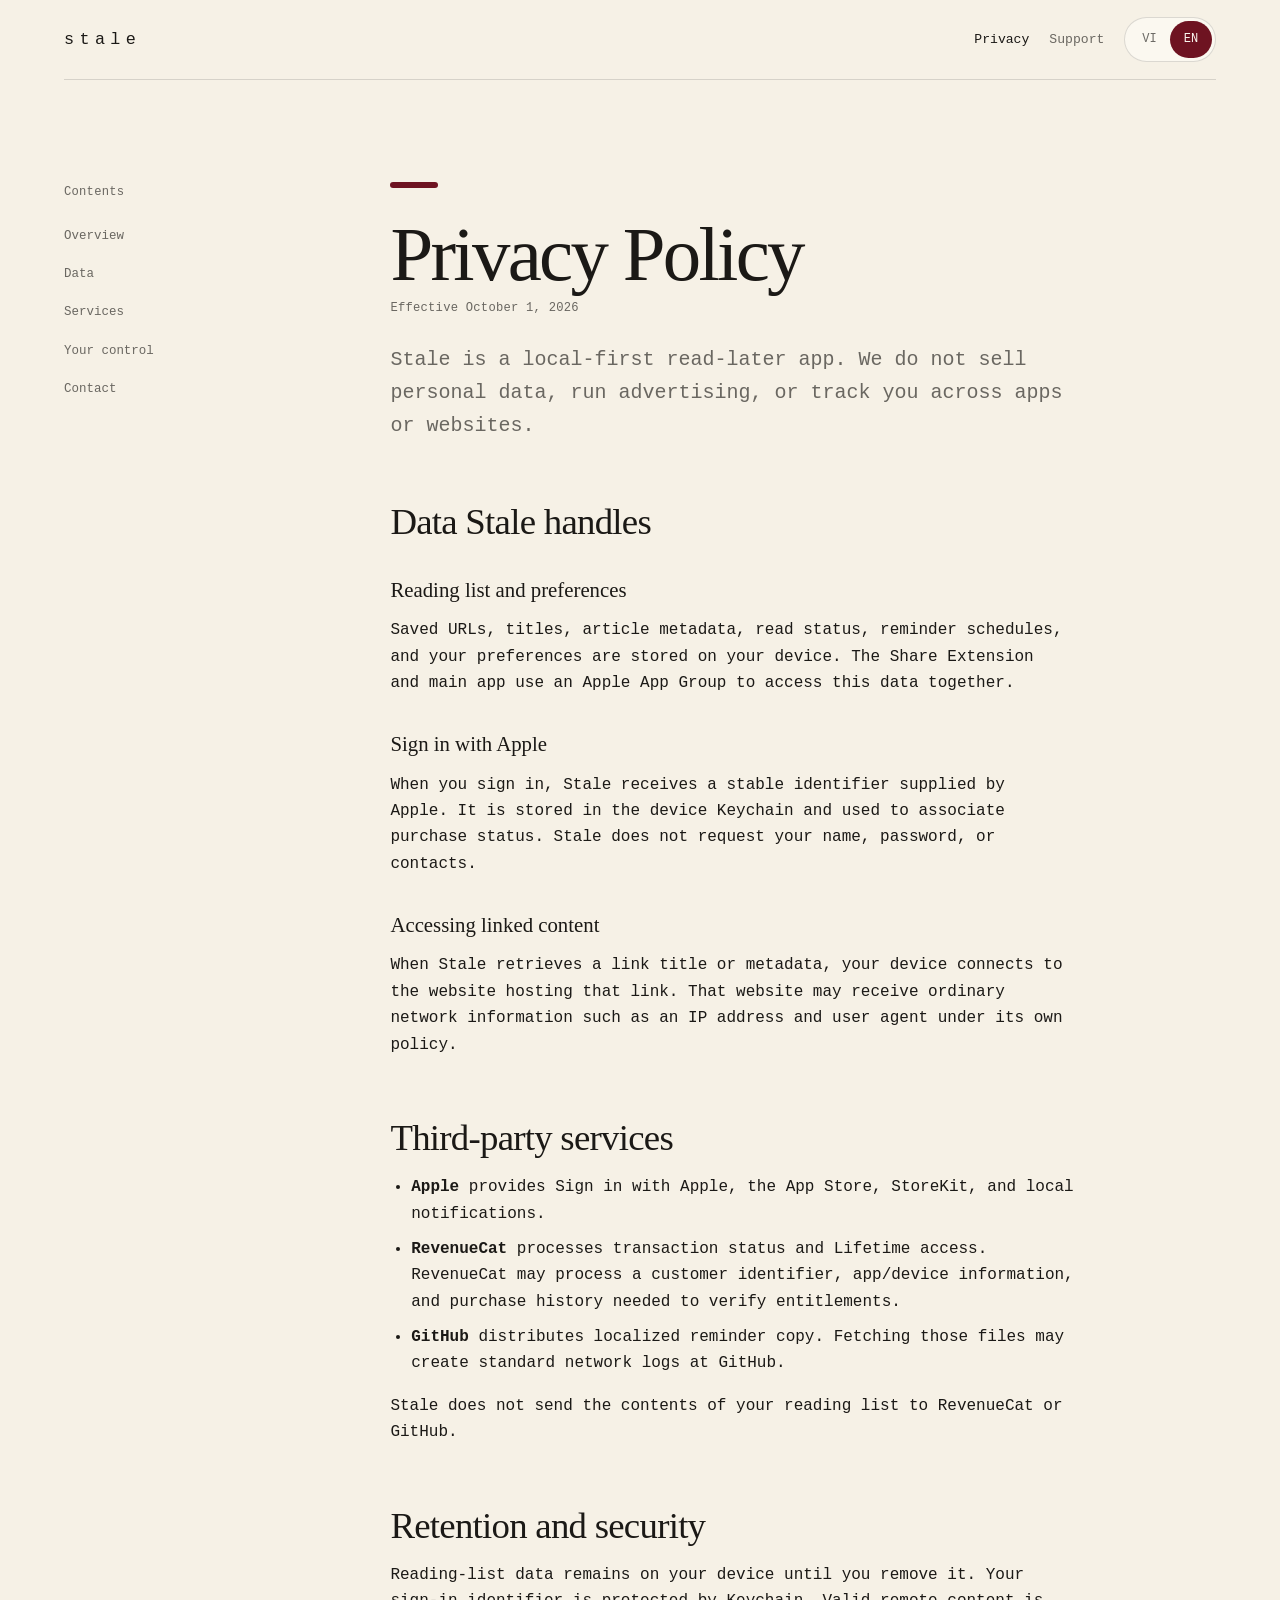
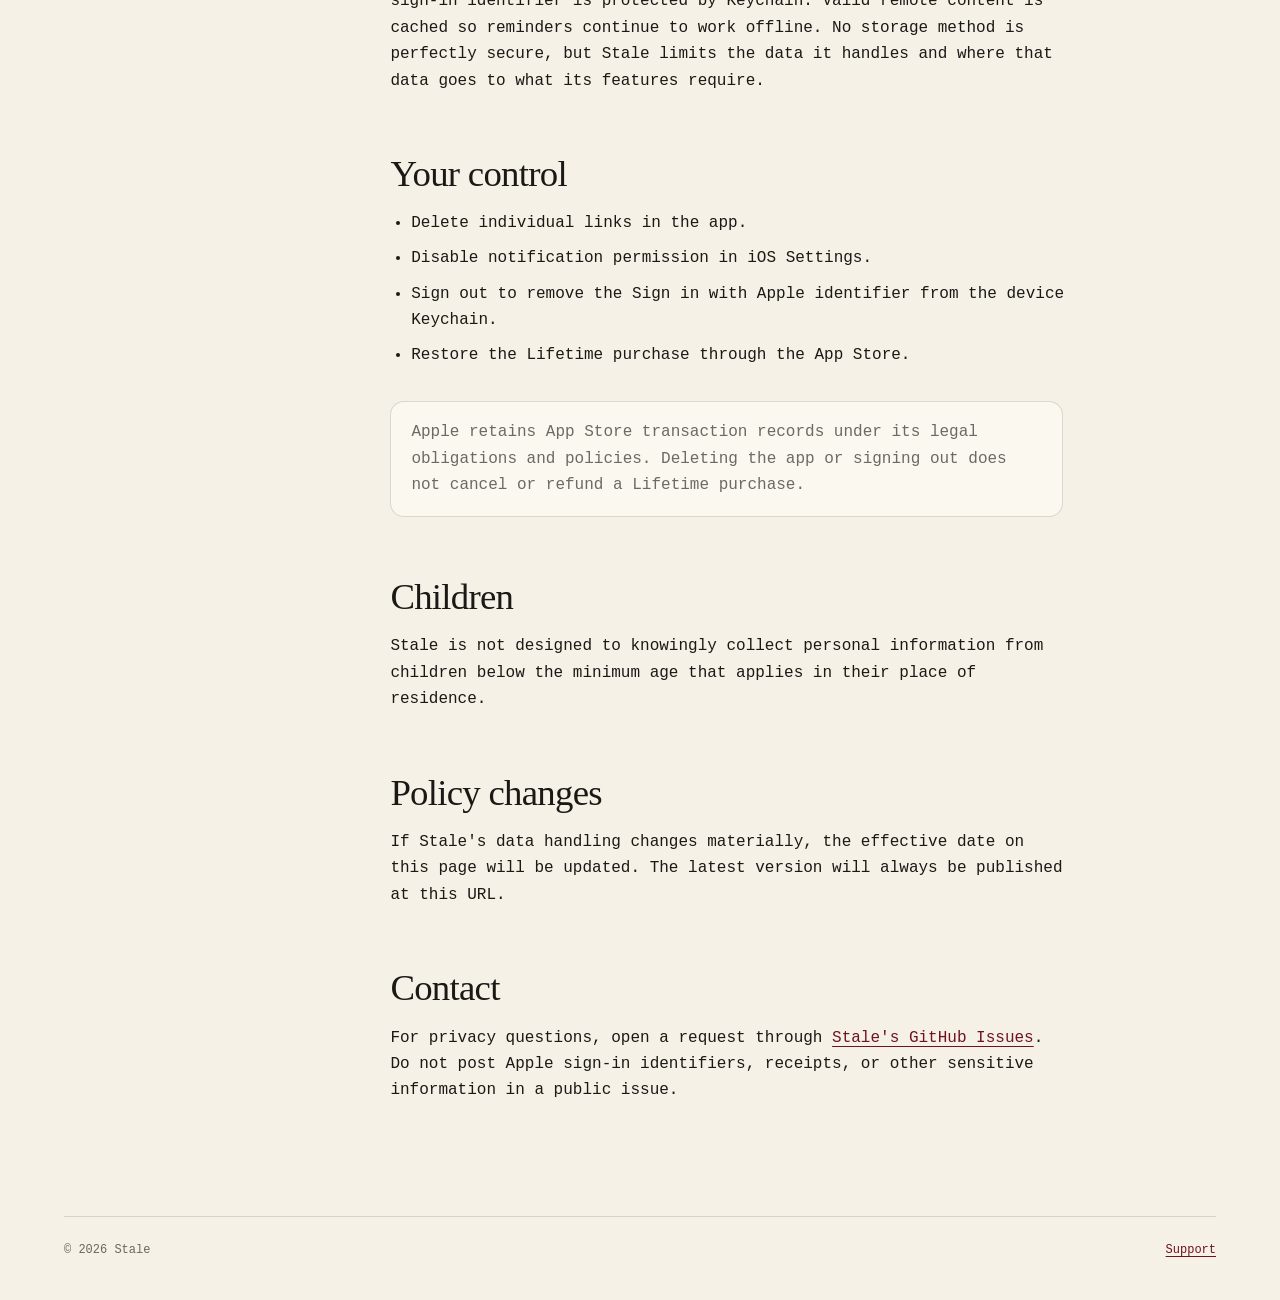
==== docs/privacy/index.html @ deb54b8c "Add privacy and support website" ====
<!doctype html>
<html lang="vi" data-locale="vi">
<head>
  <meta charset="utf-8">
  <meta name="viewport" content="width=device-width, initial-scale=1">
  <meta name="description" content="Privacy Policy for the Stale iOS app.">
  <meta name="theme-color" content="#F6F1E6" media="(prefers-color-scheme: light)">
  <meta name="theme-color" content="#131211" media="(prefers-color-scheme: dark)">
  <title>Stale · Privacy Policy</title>
  <link rel="icon" href="../favicon.svg" type="image/svg+xml">
  <link rel="stylesheet" href="../styles.css">
</head>
<body data-title-vi="Stale · Chính sách quyền riêng tư" data-title-en="Stale · Privacy Policy">
  <header class="site-header">
    <a class="wordmark" href="../">stale</a>
    <nav class="site-nav" aria-label="Primary navigation">
      <a href="./" aria-current="page">Privacy</a>
      <a href="../support/">Support</a>
      <div class="language-switcher" aria-label="Language">
        <button type="button" data-locale-button="vi" aria-pressed="true">VI</button>
        <button type="button" data-locale-button="en" aria-pressed="false">EN</button>
      </div>
    </nav>
  </header>

  <main class="page-shell document-layout">
    <aside class="document-nav" data-language="vi">
      <p>Nội dung</p>
      <ol><li><a href="#vi-overview">Tổng quan</a></li><li><a href="#vi-data">Dữ liệu</a></li><li><a href="#vi-services">Dịch vụ</a></li><li><a href="#vi-control">Quyền kiểm soát</a></li><li><a href="#vi-contact">Liên hệ</a></li></ol>
    </aside>
    <aside class="document-nav" data-language="en">
      <p>Contents</p>
      <ol><li><a href="#en-overview">Overview</a></li><li><a href="#en-data">Data</a></li><li><a href="#en-services">Services</a></li><li><a href="#en-control">Your control</a></li><li><a href="#en-contact">Contact</a></li></ol>
    </aside>

    <article class="document" data-language="vi">
      <div class="hero-mark" aria-hidden="true"></div>
      <h1>Chính sách quyền riêng tư</h1>
      <p class="updated">Có hiệu lực từ ngày 01 tháng 10 năm 2026</p>
      <p class="lede" id="vi-overview">Stale là ứng dụng đọc-sau ưu tiên dữ liệu cục bộ. Chúng tôi không bán dữ liệu cá nhân, không chạy quảng cáo và không theo dõi bạn giữa các ứng dụng hoặc website.</p>

      <h2 id="vi-data">Dữ liệu Stale xử lý</h2>
      <h3>Danh sách đọc và cài đặt</h3>
      <p>URL đã lưu, tiêu đề, metadata bài viết, trạng thái đã đọc, lịch nhắc và các tùy chọn của bạn được lưu trên thiết bị. Share Extension và ứng dụng chính dùng App Group của Apple để cùng truy cập dữ liệu này.</p>
      <h3>Đăng nhập với Apple</h3>
      <p>Khi bạn đăng nhập, Stale nhận một mã định danh ổn định do Apple cung cấp. Mã này được lưu trong Keychain trên thiết bị và dùng để liên kết trạng thái mua hàng. Stale không yêu cầu tên, mật khẩu hay danh bạ của bạn.</p>
      <h3>Truy cập nội dung liên kết</h3>
      <p>Khi Stale lấy tiêu đề hoặc metadata của một liên kết, thiết bị của bạn kết nối đến website chứa liên kết đó. Website có thể nhận thông tin mạng thông thường như địa chỉ IP và user agent theo chính sách riêng của họ.</p>

      <h2 id="vi-services">Dịch vụ bên thứ ba</h2>
      <ul>
        <li><strong>Apple</strong> cung cấp Sign in with Apple, App Store, StoreKit và local notifications.</li>
        <li><strong>RevenueCat</strong> xử lý trạng thái giao dịch và quyền truy cập Lifetime. RevenueCat có thể xử lý mã khách hàng, thông tin ứng dụng/thiết bị và lịch sử mua hàng cần thiết để xác minh entitlement.</li>
        <li><strong>GitHub</strong> phân phối các câu nhắc đa ngôn ngữ. Việc tải file có thể tạo log mạng tiêu chuẩn tại GitHub.</li>
      </ul>
      <p>Stale không gửi nội dung danh sách đọc cho RevenueCat hoặc GitHub.</p>

      <h2>Lưu trữ và bảo mật</h2>
      <p>Dữ liệu danh sách đọc được giữ trên thiết bị cho đến khi bạn xóa. Mã đăng nhập được bảo vệ bằng Keychain. Nội dung remote hợp lệ được cache để nhắc nhở vẫn hoạt động khi offline. Không phương thức lưu trữ nào an toàn tuyệt đối, nhưng Stale giới hạn dữ liệu và nơi dữ liệu đi đến theo đúng chức năng cần thiết.</p>

      <h2 id="vi-control">Quyền kiểm soát của bạn</h2>
      <ul>
        <li>Xóa từng liên kết ngay trong app.</li>
        <li>Tắt quyền thông báo trong Cài đặt iOS.</li>
        <li>Đăng xuất để xóa mã Sign in with Apple khỏi Keychain trên thiết bị.</li>
        <li>Khôi phục giao dịch Lifetime bằng App Store.</li>
      </ul>
      <p class="note">Giao dịch App Store được Apple lưu theo nghĩa vụ pháp lý và chính sách của Apple. Xóa app hoặc đăng xuất không hủy hay hoàn tiền giao dịch Lifetime.</p>

      <h2>Trẻ em</h2>
      <p>Stale không được thiết kế để chủ động thu thập dữ liệu cá nhân từ trẻ em dưới độ tuổi tối thiểu áp dụng tại nơi cư trú.</p>

      <h2>Thay đổi chính sách</h2>
      <p>Khi cách xử lý dữ liệu thay đổi đáng kể, ngày có hiệu lực trên trang này sẽ được cập nhật. Phiên bản mới nhất luôn được công bố tại URL này.</p>

      <h2 id="vi-contact">Liên hệ</h2>
      <p>Nếu có câu hỏi về quyền riêng tư, hãy mở yêu cầu tại <a href="https://github.com/h-vien/stale/issues/new" rel="noreferrer">GitHub Issues của Stale</a>. Không đăng mã đăng nhập Apple, biên lai hoặc thông tin nhạy cảm trong issue công khai.</p>
    </article>

    <article class="document" data-language="en">
      <div class="hero-mark" aria-hidden="true"></div>
      <h1>Privacy Policy</h1>
      <p class="updated">Effective October 1, 2026</p>
      <p class="lede" id="en-overview">Stale is a local-first read-later app. We do not sell personal data, run advertising, or track you across apps or websites.</p>

      <h2 id="en-data">Data Stale handles</h2>
      <h3>Reading list and preferences</h3>
      <p>Saved URLs, titles, article metadata, read status, reminder schedules, and your preferences are stored on your device. The Share Extension and main app use an Apple App Group to access this data together.</p>
      <h3>Sign in with Apple</h3>
      <p>When you sign in, Stale receives a stable identifier supplied by Apple. It is stored in the device Keychain and used to associate purchase status. Stale does not request your name, password, or contacts.</p>
      <h3>Accessing linked content</h3>
      <p>When Stale retrieves a link title or metadata, your device connects to the website hosting that link. That website may receive ordinary network information such as an IP address and user agent under its own policy.</p>

      <h2 id="en-services">Third-party services</h2>
      <ul>
        <li><strong>Apple</strong> provides Sign in with Apple, the App Store, StoreKit, and local notifications.</li>
        <li><strong>RevenueCat</strong> processes transaction status and Lifetime access. RevenueCat may process a customer identifier, app/device information, and purchase history needed to verify entitlements.</li>
        <li><strong>GitHub</strong> distributes localized reminder copy. Fetching those files may create standard network logs at GitHub.</li>
      </ul>
      <p>Stale does not send the contents of your reading list to RevenueCat or GitHub.</p>

      <h2>Retention and security</h2>
      <p>Reading-list data remains on your device until you remove it. Your sign-in identifier is protected by Keychain. Valid remote content is cached so reminders continue to work offline. No storage method is perfectly secure, but Stale limits the data it handles and where that data goes to what its features require.</p>

      <h2 id="en-control">Your control</h2>
      <ul>
        <li>Delete individual links in the app.</li>
        <li>Disable notification permission in iOS Settings.</li>
        <li>Sign out to remove the Sign in with Apple identifier from the device Keychain.</li>
        <li>Restore the Lifetime purchase through the App Store.</li>
      </ul>
      <p class="note">Apple retains App Store transaction records under its legal obligations and policies. Deleting the app or signing out does not cancel or refund a Lifetime purchase.</p>

      <h2>Children</h2>
      <p>Stale is not designed to knowingly collect personal information from children below the minimum age that applies in their place of residence.</p>

      <h2>Policy changes</h2>
      <p>If Stale's data handling changes materially, the effective date on this page will be updated. The latest version will always be published at this URL.</p>

      <h2 id="en-contact">Contact</h2>
      <p>For privacy questions, open a request through <a href="https://github.com/h-vien/stale/issues/new" rel="noreferrer">Stale's GitHub Issues</a>. Do not post Apple sign-in identifiers, receipts, or other sensitive information in a public issue.</p>
    </article>
  </main>

  <footer class="site-footer"><span>© 2026 Stale</span><span><a href="../support/">Support</a></span></footer>
  <script src="../site.js"></script>
</body>
</html>
---- docs/styles.css ----
:root {
  color-scheme: light dark;
  --paper: #f6f1e6;
  --paper-raised: #fbf8f0;
  --ink: #1b1916;
  --muted-ink: rgba(27, 25, 22, 0.64);
  --hairline: rgba(27, 25, 22, 0.14);
  --accent: #6e1321;
  --accent-soft: rgba(110, 19, 33, 0.09);
  --serif: "New York", "Iowan Old Style", "Baskerville", Georgia, serif;
  --mono: "SFMono-Regular", "SF Mono", ui-monospace, Menlo, monospace;
}

@media (prefers-color-scheme: dark) {
  :root {
    --paper: #131211;
    --paper-raised: #1d1c19;
    --ink: #f0e8d9;
    --muted-ink: rgba(240, 232, 217, 0.67);
    --hairline: rgba(240, 232, 217, 0.15);
    --accent: #b84557;
    --accent-soft: rgba(184, 69, 87, 0.14);
  }
}

* {
  box-sizing: border-box;
}

html {
  scroll-behavior: smooth;
  scrollbar-color: var(--accent) var(--paper-raised);
}

body {
  margin: 0;
  min-height: 100vh;
  background: var(--paper);
  color: var(--ink);
  font-family: var(--mono);
  font-size: 1rem;
  line-height: 1.65;
  text-rendering: optimizeLegibility;
}

::selection {
  background: var(--accent);
  color: var(--paper-raised);
}

a {
  color: var(--accent);
  text-decoration-thickness: 1px;
  text-underline-offset: 0.22em;
}

a:hover {
  text-decoration-thickness: 2px;
}

a:focus-visible,
button:focus-visible,
summary:focus-visible {
  outline: 3px solid var(--accent);
  outline-offset: 4px;
}

.site-header {
  width: min(100% - 2rem, 72rem);
  margin: 0 auto;
  min-height: 5rem;
  display: flex;
  align-items: center;
  justify-content: space-between;
  gap: 1.5rem;
  border-bottom: 1px solid var(--hairline);
}

.wordmark {
  color: var(--ink);
  font-size: 1.05rem;
  letter-spacing: 0.32em;
  text-decoration: none;
}

.site-nav {
  display: flex;
  align-items: center;
  gap: 1.25rem;
  font-size: 0.82rem;
}

.site-nav a {
  color: var(--muted-ink);
  text-decoration: none;
}

.site-nav a[aria-current="page"],
.site-nav a:hover {
  color: var(--ink);
}

.language-switcher {
  display: inline-flex;
  padding: 0.2rem;
  border: 1px solid var(--hairline);
  border-radius: 999px;
  background: var(--paper-raised);
}

.language-switcher button {
  min-width: 2.6rem;
  min-height: 2.35rem;
  padding: 0.35rem 0.75rem;
  border: 0;
  border-radius: 999px;
  background: transparent;
  color: var(--muted-ink);
  font: inherit;
  font-size: 0.75rem;
  cursor: pointer;
}

.language-switcher button[aria-pressed="true"] {
  background: var(--accent);
  color: var(--paper-raised);
}

.page-shell {
  width: min(100% - 2rem, 72rem);
  margin: 0 auto;
  padding: clamp(3.5rem, 8vw, 7rem) 0 6rem;
}

.home-shell {
  width: min(100% - 2rem, 58rem);
  min-height: calc(100vh - 10rem);
  margin: 0 auto;
  padding: clamp(4rem, 12vw, 9rem) 0 6rem;
  display: grid;
  align-content: center;
}

.hero-mark {
  width: 3rem;
  height: 0.38rem;
  margin-bottom: 1.5rem;
  border-radius: 999px;
  background: var(--accent);
}

h1,
h2,
h3 {
  margin: 0;
  color: var(--ink);
  font-family: var(--serif);
  font-weight: 500;
  line-height: 1.12;
  text-wrap: balance;
}

h1 {
  max-width: 16ch;
  font-size: clamp(3rem, 8vw, 6rem);
  letter-spacing: -0.035em;
}

.document h1 {
  font-size: clamp(2.7rem, 6vw, 5rem);
}

h2 {
  margin-top: 3.7rem;
  margin-bottom: 1rem;
  font-size: clamp(1.75rem, 3vw, 2.3rem);
  letter-spacing: -0.02em;
}

h3 {
  margin-top: 2.25rem;
  margin-bottom: 0.7rem;
  font-size: 1.3rem;
}

.lede {
  max-width: 62ch;
  margin: 1.5rem 0 0;
  color: var(--muted-ink);
  font-size: clamp(1.05rem, 2vw, 1.25rem);
}

.entry-list {
  margin-top: clamp(3.5rem, 8vw, 6rem);
  border-top: 1px solid var(--hairline);
}

.entry-link {
  display: grid;
  grid-template-columns: 1fr auto;
  gap: 2rem;
  align-items: center;
  padding: 1.75rem 0;
  border-bottom: 1px solid var(--hairline);
  color: var(--ink);
  text-decoration: none;
}

.entry-link strong {
  display: block;
  font-family: var(--serif);
  font-size: clamp(1.45rem, 3vw, 2rem);
  font-weight: 500;
}

.entry-link span {
  display: block;
  margin-top: 0.35rem;
  color: var(--muted-ink);
  font-size: 0.85rem;
}

.entry-link svg {
  width: 1.5rem;
  height: 1.5rem;
  color: var(--accent);
  transition: transform 180ms cubic-bezier(0.2, 0.8, 0.2, 1);
}

.entry-link:hover svg {
  transform: translateX(0.3rem);
}

.document-layout {
  display: grid;
  grid-template-columns: minmax(10rem, 14rem) minmax(0, 44rem);
  gap: clamp(3rem, 8vw, 8rem);
  align-items: start;
}

.document-nav {
  position: sticky;
  top: 2rem;
}

.document-nav p,
.updated {
  margin: 0 0 1.2rem;
  color: var(--muted-ink);
  font-size: 0.76rem;
  letter-spacing: 0.02em;
}

.document-nav ol {
  margin: 0;
  padding: 0;
  list-style: none;
}

.document-nav li + li {
  margin-top: 0.75rem;
}

.document-nav a {
  color: var(--muted-ink);
  font-size: 0.78rem;
  text-decoration: none;
}

.document-nav a:hover {
  color: var(--accent);
}

.document p,
.document li {
  max-width: 70ch;
}

.document ul {
  padding-left: 1.3rem;
}

.document li + li {
  margin-top: 0.55rem;
}

.document hr {
  margin: 3.5rem 0;
  border: 0;
  border-top: 1px solid var(--hairline);
}

.note {
  margin: 2rem 0;
  padding: 1.1rem 1.25rem;
  border: 1px solid var(--hairline);
  border-radius: 14px;
  background: var(--paper-raised);
  color: var(--muted-ink);
}

.support-actions {
  display: flex;
  flex-wrap: wrap;
  gap: 0.8rem;
  margin: 2rem 0 3rem;
}

.button-primary,
.button-secondary {
  min-height: 3.2rem;
  display: inline-flex;
  align-items: center;
  justify-content: center;
  padding: 0.75rem 1.25rem;
  border-radius: 999px;
  font-size: 0.88rem;
  text-decoration: none;
}

.button-primary {
  background: var(--accent);
  color: var(--paper-raised);
}

.button-secondary {
  border: 1px solid var(--hairline);
  background: var(--paper-raised);
  color: var(--ink);
}

details {
  border-top: 1px solid var(--hairline);
}

details:last-of-type {
  border-bottom: 1px solid var(--hairline);
}

summary {
  padding: 1.25rem 0;
  color: var(--ink);
  font-family: var(--serif);
  font-size: 1.2rem;
  cursor: pointer;
}

details p {
  margin: -0.25rem 0 1.5rem;
  color: var(--muted-ink);
}

.site-footer {
  width: min(100% - 2rem, 72rem);
  margin: 0 auto;
  padding: 1.5rem 0 2.5rem;
  display: flex;
  justify-content: space-between;
  gap: 1rem;
  border-top: 1px solid var(--hairline);
  color: var(--muted-ink);
  font-size: 0.75rem;
}

[data-language] {
  display: none;
}

html[data-locale="vi"] [data-language="vi"],
html[data-locale="en"] [data-language="en"] {
  display: block;
}

@media (max-width: 760px) {
  .site-header {
    align-items: flex-start;
    padding: 1.2rem 0;
  }

  .site-nav {
    flex-wrap: wrap;
    justify-content: flex-end;
    gap: 0.7rem 1rem;
  }

  .language-switcher {
    flex-basis: auto;
  }

  .document-layout {
    grid-template-columns: 1fr;
    gap: 2.5rem;
  }

  .document-nav {
    position: static;
    padding-bottom: 1.5rem;
    border-bottom: 1px solid var(--hairline);
  }

  .document-nav ol {
    display: flex;
    flex-wrap: wrap;
    gap: 0.65rem 1rem;
  }

  .document-nav li + li {
    margin-top: 0;
  }
}

@media (max-width: 480px) {
  .site-header {
    display: block;
  }

  .site-nav {
    justify-content: flex-start;
    margin-top: 1rem;
  }

  .home-shell,
  .page-shell {
    width: min(100% - 2.5rem, 72rem);
  }

  .entry-link {
    gap: 1rem;
  }

  .site-footer {
    display: block;
  }

  .site-footer span {
    display: block;
    margin-top: 0.35rem;
  }
}

@media (prefers-reduced-motion: reduce) {
  html {
    scroll-behavior: auto;
  }

  .entry-link svg {
    transition: none;
  }
}
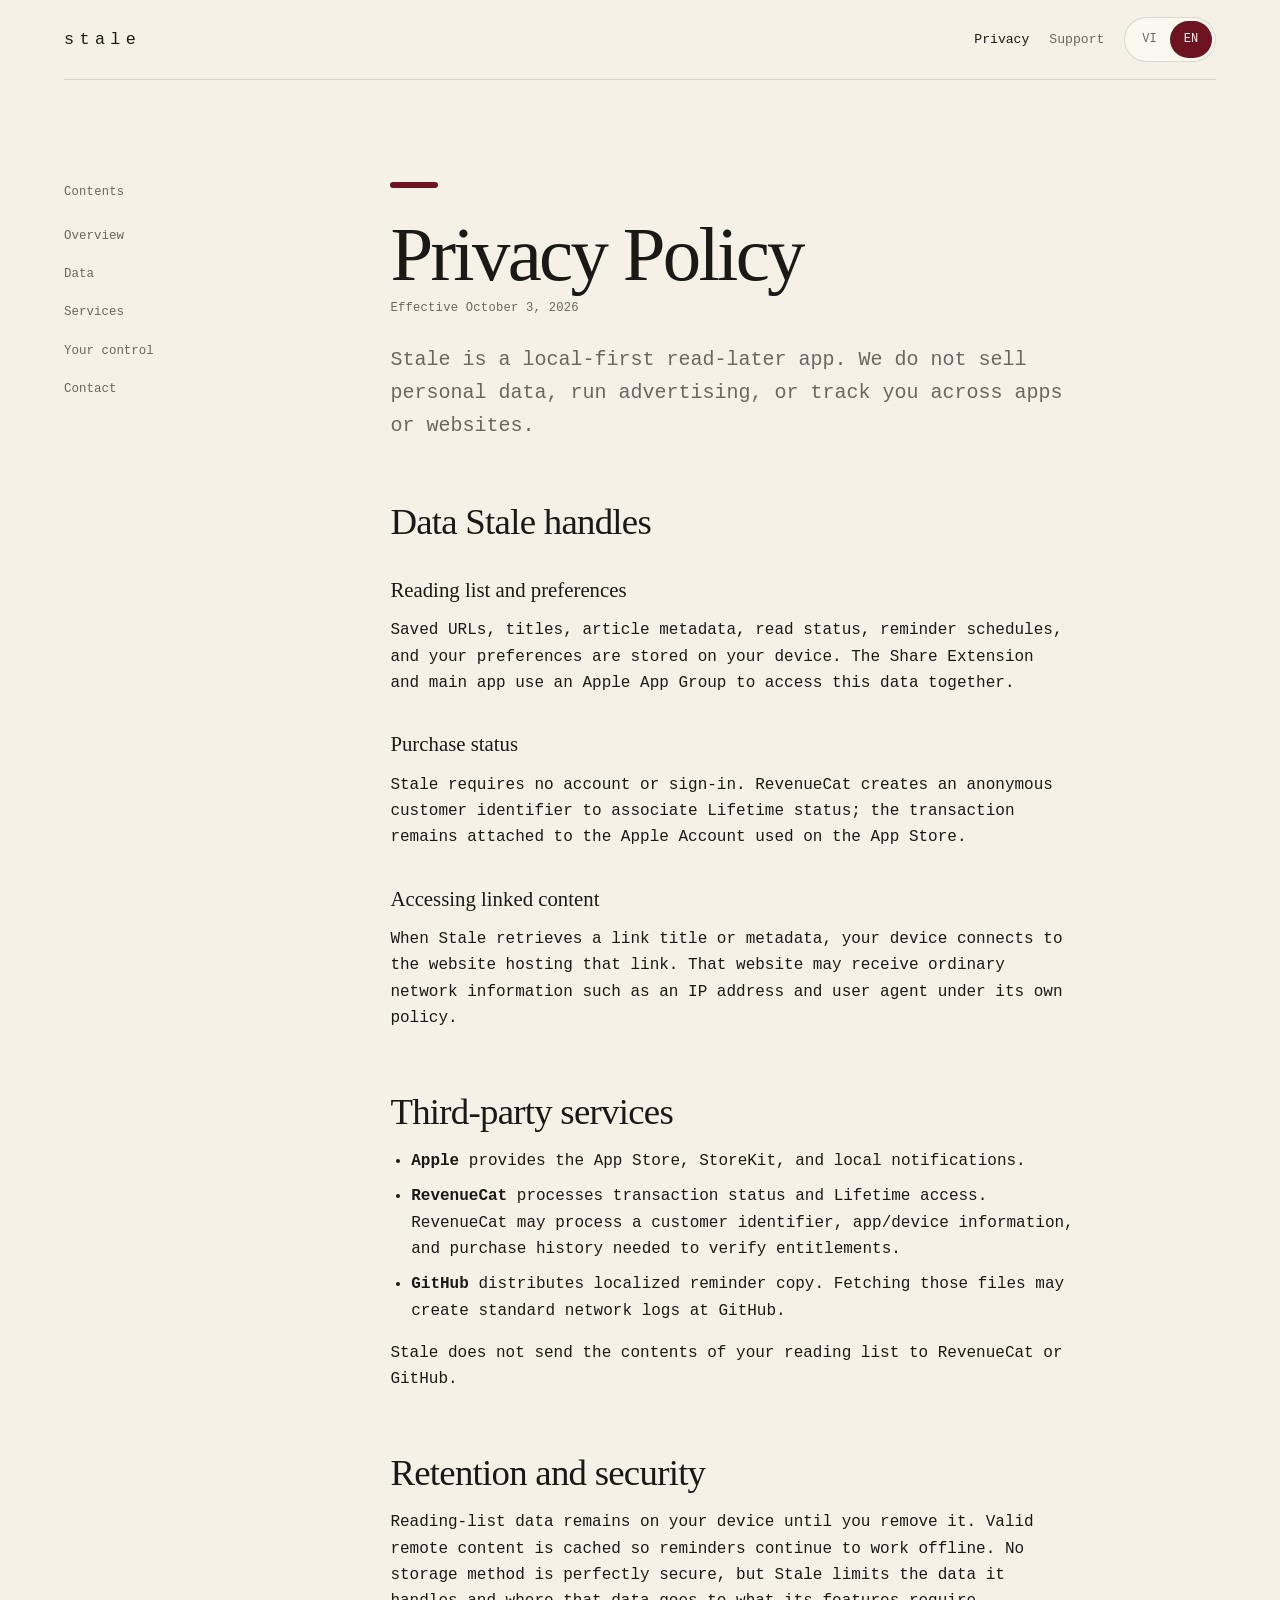
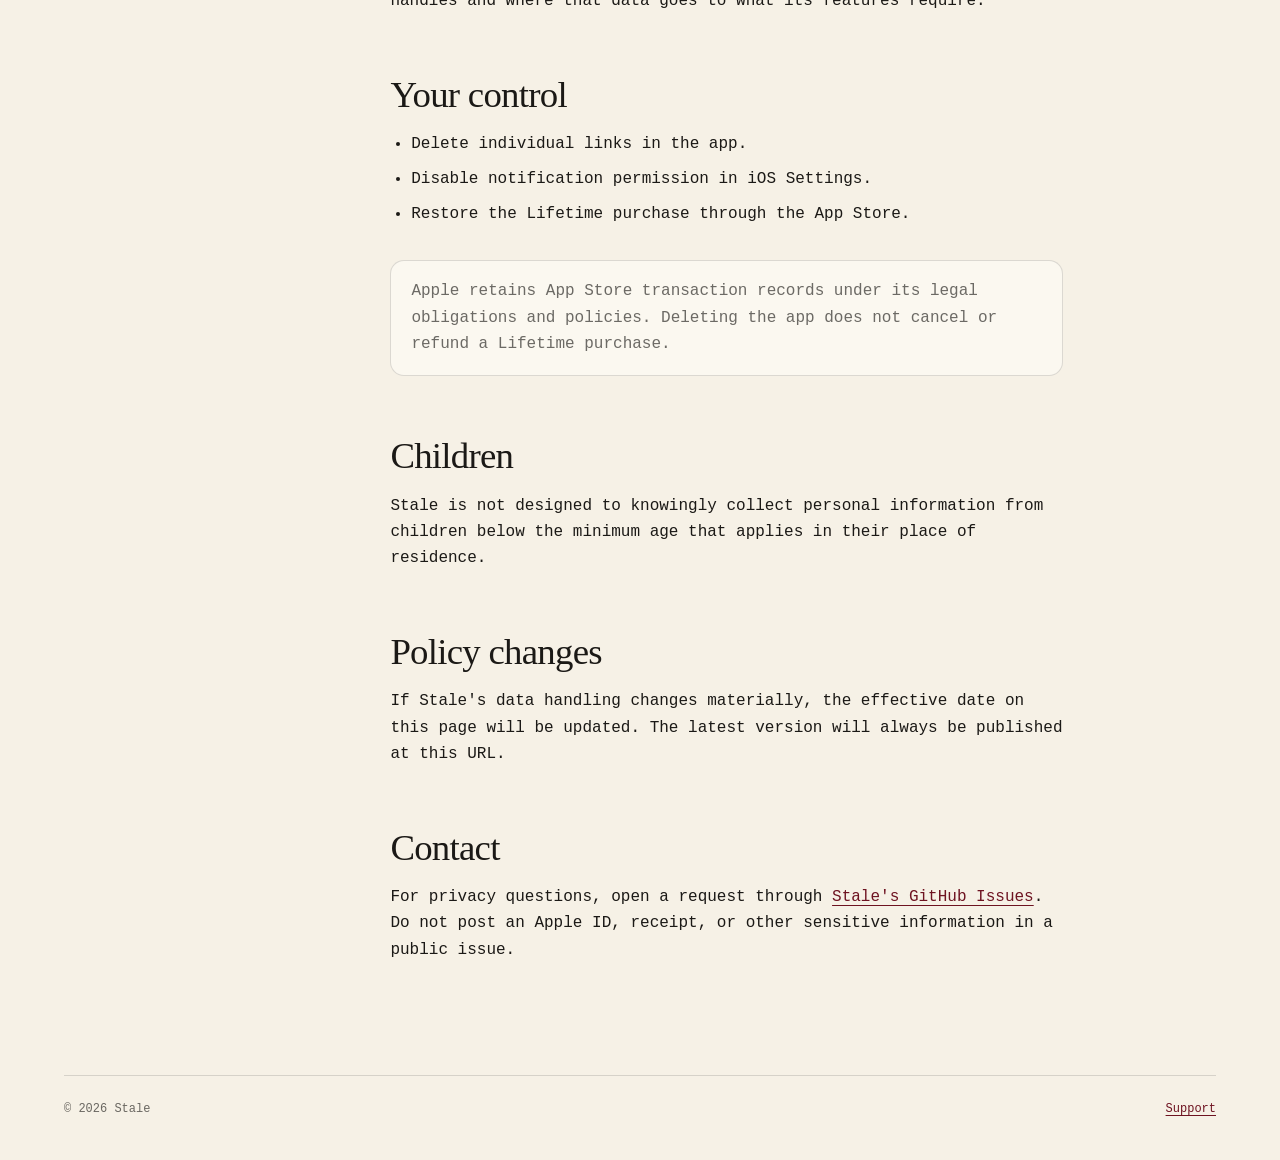
==== commit 55374f72: "Remove Apple sign-in from privacy and support" ====
--- a/docs/privacy/index.html
+++ b/docs/privacy/index.html
@@ -36,36 +36,35 @@
     <article class="document" data-language="vi">
       <div class="hero-mark" aria-hidden="true"></div>
       <h1>Chính sách quyền riêng tư</h1>
-      <p class="updated">Có hiệu lực từ ngày 01 tháng 10 năm 2026</p>
+      <p class="updated">Có hiệu lực từ ngày 03 tháng 10 năm 2026</p>
       <p class="lede" id="vi-overview">Stale là ứng dụng đọc-sau ưu tiên dữ liệu cục bộ. Chúng tôi không bán dữ liệu cá nhân, không chạy quảng cáo và không theo dõi bạn giữa các ứng dụng hoặc website.</p>
 
       <h2 id="vi-data">Dữ liệu Stale xử lý</h2>
       <h3>Danh sách đọc và cài đặt</h3>
       <p>URL đã lưu, tiêu đề, metadata bài viết, trạng thái đã đọc, lịch nhắc và các tùy chọn của bạn được lưu trên thiết bị. Share Extension và ứng dụng chính dùng App Group của Apple để cùng truy cập dữ liệu này.</p>
-      <h3>Đăng nhập với Apple</h3>
-      <p>Khi bạn đăng nhập, Stale nhận một mã định danh ổn định do Apple cung cấp. Mã này được lưu trong Keychain trên thiết bị và dùng để liên kết trạng thái mua hàng. Stale không yêu cầu tên, mật khẩu hay danh bạ của bạn.</p>
+      <h3>Trạng thái mua hàng</h3>
+      <p>Stale không yêu cầu tạo tài khoản hay đăng nhập. RevenueCat tạo một mã khách hàng ẩn danh để liên kết trạng thái Lifetime; giao dịch vẫn thuộc Apple Account dùng trên App Store.</p>
       <h3>Truy cập nội dung liên kết</h3>
       <p>Khi Stale lấy tiêu đề hoặc metadata của một liên kết, thiết bị của bạn kết nối đến website chứa liên kết đó. Website có thể nhận thông tin mạng thông thường như địa chỉ IP và user agent theo chính sách riêng của họ.</p>
 
       <h2 id="vi-services">Dịch vụ bên thứ ba</h2>
       <ul>
-        <li><strong>Apple</strong> cung cấp Sign in with Apple, App Store, StoreKit và local notifications.</li>
+        <li><strong>Apple</strong> cung cấp App Store, StoreKit và local notifications.</li>
         <li><strong>RevenueCat</strong> xử lý trạng thái giao dịch và quyền truy cập Lifetime. RevenueCat có thể xử lý mã khách hàng, thông tin ứng dụng/thiết bị và lịch sử mua hàng cần thiết để xác minh entitlement.</li>
         <li><strong>GitHub</strong> phân phối các câu nhắc đa ngôn ngữ. Việc tải file có thể tạo log mạng tiêu chuẩn tại GitHub.</li>
       </ul>
       <p>Stale không gửi nội dung danh sách đọc cho RevenueCat hoặc GitHub.</p>
 
       <h2>Lưu trữ và bảo mật</h2>
-      <p>Dữ liệu danh sách đọc được giữ trên thiết bị cho đến khi bạn xóa. Mã đăng nhập được bảo vệ bằng Keychain. Nội dung remote hợp lệ được cache để nhắc nhở vẫn hoạt động khi offline. Không phương thức lưu trữ nào an toàn tuyệt đối, nhưng Stale giới hạn dữ liệu và nơi dữ liệu đi đến theo đúng chức năng cần thiết.</p>
+      <p>Dữ liệu danh sách đọc được giữ trên thiết bị cho đến khi bạn xóa. Nội dung remote hợp lệ được cache để nhắc nhở vẫn hoạt động khi offline. Không phương thức lưu trữ nào an toàn tuyệt đối, nhưng Stale giới hạn dữ liệu và nơi dữ liệu đi đến theo đúng chức năng cần thiết.</p>
 
       <h2 id="vi-control">Quyền kiểm soát của bạn</h2>
       <ul>
         <li>Xóa từng liên kết ngay trong app.</li>
         <li>Tắt quyền thông báo trong Cài đặt iOS.</li>
-        <li>Đăng xuất để xóa mã Sign in with Apple khỏi Keychain trên thiết bị.</li>
         <li>Khôi phục giao dịch Lifetime bằng App Store.</li>
       </ul>
-      <p class="note">Giao dịch App Store được Apple lưu theo nghĩa vụ pháp lý và chính sách của Apple. Xóa app hoặc đăng xuất không hủy hay hoàn tiền giao dịch Lifetime.</p>
+      <p class="note">Giao dịch App Store được Apple lưu theo nghĩa vụ pháp lý và chính sách của Apple. Xóa app không hủy hay hoàn tiền giao dịch Lifetime.</p>
 
       <h2>Trẻ em</h2>
       <p>Stale không được thiết kế để chủ động thu thập dữ liệu cá nhân từ trẻ em dưới độ tuổi tối thiểu áp dụng tại nơi cư trú.</p>
@@ -74,42 +73,41 @@
       <p>Khi cách xử lý dữ liệu thay đổi đáng kể, ngày có hiệu lực trên trang này sẽ được cập nhật. Phiên bản mới nhất luôn được công bố tại URL này.</p>
 
       <h2 id="vi-contact">Liên hệ</h2>
-      <p>Nếu có câu hỏi về quyền riêng tư, hãy mở yêu cầu tại <a href="https://github.com/h-vien/stale/issues/new" rel="noreferrer">GitHub Issues của Stale</a>. Không đăng mã đăng nhập Apple, biên lai hoặc thông tin nhạy cảm trong issue công khai.</p>
+      <p>Nếu có câu hỏi về quyền riêng tư, hãy mở yêu cầu tại <a href="https://github.com/h-vien/stale/issues/new" rel="noreferrer">GitHub Issues của Stale</a>. Không đăng Apple ID, biên lai hoặc thông tin nhạy cảm trong issue công khai.</p>
     </article>
 
     <article class="document" data-language="en">
       <div class="hero-mark" aria-hidden="true"></div>
       <h1>Privacy Policy</h1>
-      <p class="updated">Effective October 1, 2026</p>
+      <p class="updated">Effective October 3, 2026</p>
       <p class="lede" id="en-overview">Stale is a local-first read-later app. We do not sell personal data, run advertising, or track you across apps or websites.</p>
 
       <h2 id="en-data">Data Stale handles</h2>
       <h3>Reading list and preferences</h3>
       <p>Saved URLs, titles, article metadata, read status, reminder schedules, and your preferences are stored on your device. The Share Extension and main app use an Apple App Group to access this data together.</p>
-      <h3>Sign in with Apple</h3>
-      <p>When you sign in, Stale receives a stable identifier supplied by Apple. It is stored in the device Keychain and used to associate purchase status. Stale does not request your name, password, or contacts.</p>
+      <h3>Purchase status</h3>
+      <p>Stale requires no account or sign-in. RevenueCat creates an anonymous customer identifier to associate Lifetime status; the transaction remains attached to the Apple Account used on the App Store.</p>
       <h3>Accessing linked content</h3>
       <p>When Stale retrieves a link title or metadata, your device connects to the website hosting that link. That website may receive ordinary network information such as an IP address and user agent under its own policy.</p>
 
       <h2 id="en-services">Third-party services</h2>
       <ul>
-        <li><strong>Apple</strong> provides Sign in with Apple, the App Store, StoreKit, and local notifications.</li>
+        <li><strong>Apple</strong> provides the App Store, StoreKit, and local notifications.</li>
         <li><strong>RevenueCat</strong> processes transaction status and Lifetime access. RevenueCat may process a customer identifier, app/device information, and purchase history needed to verify entitlements.</li>
         <li><strong>GitHub</strong> distributes localized reminder copy. Fetching those files may create standard network logs at GitHub.</li>
       </ul>
       <p>Stale does not send the contents of your reading list to RevenueCat or GitHub.</p>
 
       <h2>Retention and security</h2>
-      <p>Reading-list data remains on your device until you remove it. Your sign-in identifier is protected by Keychain. Valid remote content is cached so reminders continue to work offline. No storage method is perfectly secure, but Stale limits the data it handles and where that data goes to what its features require.</p>
+      <p>Reading-list data remains on your device until you remove it. Valid remote content is cached so reminders continue to work offline. No storage method is perfectly secure, but Stale limits the data it handles and where that data goes to what its features require.</p>
 
       <h2 id="en-control">Your control</h2>
       <ul>
         <li>Delete individual links in the app.</li>
         <li>Disable notification permission in iOS Settings.</li>
-        <li>Sign out to remove the Sign in with Apple identifier from the device Keychain.</li>
         <li>Restore the Lifetime purchase through the App Store.</li>
       </ul>
-      <p class="note">Apple retains App Store transaction records under its legal obligations and policies. Deleting the app or signing out does not cancel or refund a Lifetime purchase.</p>
+      <p class="note">Apple retains App Store transaction records under its legal obligations and policies. Deleting the app does not cancel or refund a Lifetime purchase.</p>
 
       <h2>Children</h2>
       <p>Stale is not designed to knowingly collect personal information from children below the minimum age that applies in their place of residence.</p>
@@ -118,7 +116,7 @@
       <p>If Stale's data handling changes materially, the effective date on this page will be updated. The latest version will always be published at this URL.</p>
 
       <h2 id="en-contact">Contact</h2>
-      <p>For privacy questions, open a request through <a href="https://github.com/h-vien/stale/issues/new" rel="noreferrer">Stale's GitHub Issues</a>. Do not post Apple sign-in identifiers, receipts, or other sensitive information in a public issue.</p>
+      <p>For privacy questions, open a request through <a href="https://github.com/h-vien/stale/issues/new" rel="noreferrer">Stale's GitHub Issues</a>. Do not post an Apple ID, receipt, or other sensitive information in a public issue.</p>
     </article>
   </main>
 
